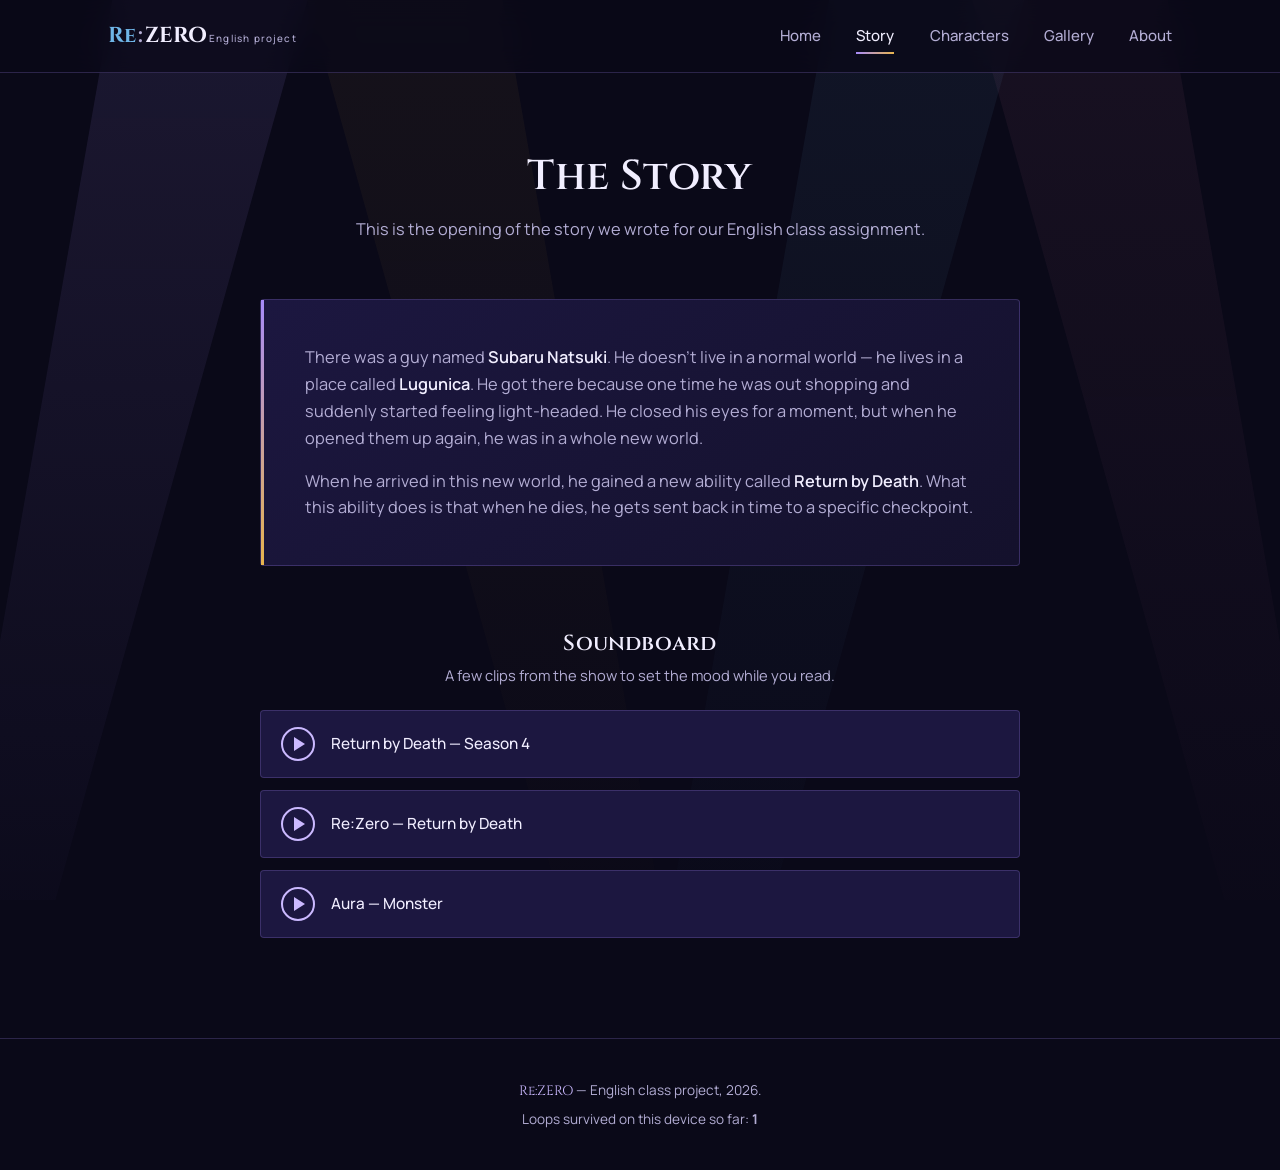
==== re-zero-english-project/templates/story.html @ 85f6cc26 "Add files via upload" ====
<!DOCTYPE html>
<html lang="en">
<head>
  <meta charset="UTF-8" />
  <meta name="viewport" content="width=device-width, initial-scale=1.0" />
  <title>The Story | Re:Zero English Project</title>
  <link rel="stylesheet" href="../static/css/style.css" />
</head>
<body>

  <div class="bg-shafts" aria-hidden="true">
    <span></span><span></span><span></span><span></span>
  </div>

  <header class="navbar">
    <div class="container">
      <a href="../index.html" class="brand">
        <span class="re">Re</span><span class="colon">:</span><span class="zero">ZERO</span>
        <span class="tag">English project</span>
      </a>
      <nav class="nav-links">
        <a href="../index.html">Home</a>
        <a href="story.html">Story</a>
        <a href="characters.html">Characters</a>
        <a href="gallery.html">Gallery</a>
        <a href="about.html">About</a>
      </nav>
      <button class="nav-toggle" aria-label="Toggle menu" aria-expanded="false">
        <span></span><span></span><span></span>
      </button>
    </div>
  </header>

  <main>
    <section class="section" style="padding-top:150px;">
      <div class="container">
        <div class="section-head reveal">
          <h2>The Story</h2>
          <p>This is the opening of the story we wrote for our English class assignment.</p>
        </div>

        <div class="synopsis reveal" style="max-width:760px;margin-left:auto;margin-right:auto;">
          <p>There was a guy named <strong>Subaru Natsuki</strong>. He doesn't live in a normal world — he lives in a place called <strong>Lugunica</strong>. He got there because one time he was out shopping and suddenly started feeling light-headed. He closed his eyes for a moment, but when he opened them up again, he was in a whole new world.</p>
          <p>When he arrived in this new world, he gained a new ability called <strong>Return by Death</strong>. What this ability does is that when he dies, he gets sent back in time to a specific checkpoint.</p>
        </div>

        <div class="soundboard-head reveal" style="max-width:760px;margin-left:auto;margin-right:auto;">
          <h3>Soundboard</h3>
          <p>A few clips from the show to set the mood while you read.</p>
        </div>

        <div class="soundboard reveal" style="max-width:760px;margin-left:auto;margin-right:auto;">
          <button class="sound-btn" data-audio="../static/audio/return-by-death-season-4.mp3">
            <span class="sound-icon" aria-hidden="true"></span>
            <span class="sound-label">Return by Death — Season 4</span>
          </button>
          <button class="sound-btn" data-audio="../static/audio/re-zero-return-by-death.mp3">
            <span class="sound-icon" aria-hidden="true"></span>
            <span class="sound-label">Re:Zero — Return by Death</span>
          </button>
          <button class="sound-btn" data-audio="../static/audio/aura-monster.mp3">
            <span class="sound-icon" aria-hidden="true"></span>
            <span class="sound-label">Aura — Monster</span>
          </button>
        </div>
      </div>
    </section>
  </main>

  <footer>
    <div class="container">
      <p><span class="brand-mini">Re:ZERO</span> — English class project, 2026.</p>
      <p style="margin-top:6px;">Loops survived on this device so far: <strong data-loop-counter>1</strong></p>
    </div>
  </footer>

  <script src="../static/js/script.js"></script>
</body>
</html>
---- re-zero-english-project/static/css/style.css ----
/* =========================================================
   RE:ZERO — Starting Life in a Different World
   English Class Project — Stylesheet
   ========================================================= */

@import url('https://fonts.googleapis.com/css2?family=Cinzel:wght@500;600;700&family=Manrope:wght@400;500;600;700&display=swap');

:root {
  /* --- Palette: inspired by Lugnica's night sky & the witch's cult colors --- */
  --void: #0a0918;
  --deep: #14112c;
  --panel: #1c1740;
  --panel-light: #241d52;
  --border-soft: rgba(167, 139, 250, 0.22);

  --violet: #a78bfa;      /* Emilia's eyes / spirit magic */
  --violet-soft: #cbb9ff;
  --frost: #f1eeff;        /* icy off-white for body text */
  --frost-dim: #b3add4;    /* muted lavender-grey */
  --gold: #e8b44e;         /* checkpoint / Return by Death glow */
  --rem-blue: #6fb6e8;     /* Rem */
  --ram-pink: #e885b0;     /* Ram */
  --puck-grey: #cfd6e6;    /* Puck */
  --beako-gold: #e0b23e;   /* Beatrice */

  --font-display: 'Cinzel', serif;
  --font-body: 'Manrope', sans-serif;

  --container: 1120px;
  --radius: 4px;
}

/* --- Reset --- */
* { box-sizing: border-box; margin: 0; padding: 0; }

html { scroll-behavior: smooth; }

body {
  background: var(--void);
  color: var(--frost);
  font-family: var(--font-body);
  line-height: 1.65;
  overflow-x: hidden;
}

img { max-width: 100%; display: block; }

a { color: inherit; text-decoration: none; }

ul { list-style: none; }

h1, h2, h3, h4 {
  font-family: var(--font-display);
  font-weight: 600;
  line-height: 1.25;
  letter-spacing: 0.01em;
}

.container {
  max-width: var(--container);
  margin: 0 auto;
  padding: 0 28px;
}

::selection { background: var(--violet); color: var(--void); }

/* Respect reduced motion */
@media (prefers-reduced-motion: reduce) {
  * { animation-duration: 0.001ms !important; animation-iteration-count: 1 !important; transition-duration: 0.001ms !important; scroll-behavior: auto !important; }
}

/* =========================================================
   Ambient background: layered triangular light-shafts
   (the recurring visual motif borrowed from the show's key art)
   ========================================================= */
.bg-shafts {
  position: fixed;
  inset: 0;
  z-index: 0;
  overflow: hidden;
  pointer-events: none;
}
.bg-shafts span {
  position: absolute;
  top: -10%;
  width: 32vw;
  height: 130vh;
  background: linear-gradient(180deg, rgba(167,139,250,0.10), rgba(167,139,250,0));
  clip-path: polygon(50% 0%, 100% 0%, 20% 100%, 0% 100%);
}
.bg-shafts span:nth-child(1) { left: -6%;  background: linear-gradient(180deg, rgba(167,139,250,0.12), transparent); }
.bg-shafts span:nth-child(2) { left: 22%;  background: linear-gradient(180deg, rgba(232,180,78,0.06), transparent); transform: scaleX(-1); }
.bg-shafts span:nth-child(3) { left: 50%;  background: linear-gradient(180deg, rgba(111,182,232,0.08), transparent); }
.bg-shafts span:nth-child(4) { left: 74%;  background: linear-gradient(180deg, rgba(232,133,176,0.07), transparent); transform: scaleX(-1); }

/* =========================================================
   Navbar
   ========================================================= */
.navbar {
  position: fixed;
  top: 0; left: 0; right: 0;
  z-index: 100;
  backdrop-filter: blur(14px);
  -webkit-backdrop-filter: blur(14px);
  background: rgba(10, 9, 24, 0.72);
  border-bottom: 1px solid var(--border-soft);
}
.navbar .container {
  display: flex;
  align-items: center;
  justify-content: space-between;
  height: 72px;
}
.brand {
  font-family: var(--font-display);
  font-size: 1.35rem;
  font-weight: 700;
  display: flex;
  align-items: baseline;
  gap: 2px;
}
.brand .re { color: var(--rem-blue); }
.brand .colon { color: var(--frost-dim); }
.brand .zero { color: var(--frost); }
.brand .tag {
  display: block;
  font-family: var(--font-body);
  font-size: 0.62rem;
  font-weight: 500;
  color: var(--frost-dim);
  letter-spacing: 0.12em;
  margin-top: 2px;
}
.nav-links {
  display: flex;
  gap: 2.2rem;
  font-size: 0.94rem;
  font-weight: 500;
}
.nav-links a {
  position: relative;
  color: var(--frost-dim);
  padding: 6px 0;
  transition: color 0.25s ease;
}
.nav-links a::after {
  content: '';
  position: absolute;
  left: 0; bottom: 0;
  width: 0; height: 2px;
  background: linear-gradient(90deg, var(--violet), var(--gold));
  transition: width 0.3s ease;
}
.nav-links a:hover,
.nav-links a.active { color: var(--frost); }
.nav-links a:hover::after,
.nav-links a.active::after { width: 100%; }

.nav-toggle {
  display: none;
  flex-direction: column;
  gap: 5px;
  background: none;
  border: none;
  cursor: pointer;
  z-index: 110;
}
.nav-toggle span {
  width: 24px; height: 2px;
  background: var(--frost);
  transition: transform 0.3s ease, opacity 0.3s ease;
}

/* =========================================================
   Hero
   ========================================================= */
.hero {
  position: relative;
  min-height: 100vh;
  display: flex;
  align-items: center;
  justify-content: center;
  text-align: center;
  padding: 140px 24px 90px;
  overflow: hidden;
}
#starfield {
  position: absolute;
  inset: 0;
  z-index: 0;
}
.hero-content { position: relative; z-index: 2; max-width: 760px; }

.eyebrow-gem {
  display: inline-flex;
  align-items: center;
  gap: 10px;
  color: var(--gold);
  font-size: 0.82rem;
  font-weight: 600;
  letter-spacing: 0.08em;
  margin-bottom: 22px;
  opacity: 0;
  animation: fadeUp 0.9s ease forwards 0.1s;
}
.eyebrow-gem .gem {
  width: 9px; height: 9px;
  background: var(--gold);
  transform: rotate(45deg);
  box-shadow: 0 0 10px var(--gold);
}

.hero h1 {
  font-size: clamp(2.6rem, 6vw, 4.6rem);
  color: var(--frost);
  opacity: 0;
  animation: fadeUp 0.9s ease forwards 0.3s;
}
.hero h1 .accent { color: var(--violet); text-shadow: 0 0 28px rgba(167,139,250,0.55); }

.hero .sub {
  margin-top: 18px;
  font-size: 1.15rem;
  color: var(--frost-dim);
  font-weight: 400;
  opacity: 0;
  animation: fadeUp 0.9s ease forwards 0.5s;
}

.hero-actions {
  margin-top: 40px;
  display: flex;
  gap: 18px;
  justify-content: center;
  flex-wrap: wrap;
  opacity: 0;
  animation: fadeUp 0.9s ease forwards 0.7s;
}

.btn {
  display: inline-block;
  padding: 14px 30px;
  font-family: var(--font-body);
  font-weight: 600;
  font-size: 0.95rem;
  border-radius: var(--radius);
  transition: transform 0.25s ease, box-shadow 0.25s ease, background 0.25s ease;
  cursor: pointer;
  border: 1px solid transparent;
}
.btn-primary {
  background: linear-gradient(120deg, var(--violet), #7f6ae0);
  color: var(--void);
}
.btn-primary:hover { transform: translateY(-3px); box-shadow: 0 10px 26px rgba(167,139,250,0.35); }
.btn-ghost {
  border-color: var(--border-soft);
  color: var(--frost);
}
.btn-ghost:hover { border-color: var(--violet); background: rgba(167,139,250,0.08); transform: translateY(-3px); }

.scroll-cue {
  position: absolute;
  bottom: 34px; left: 50%;
  transform: translateX(-50%);
  width: 20px; height: 32px;
  border: 2px solid var(--border-soft);
  border-radius: 20px;
  z-index: 2;
}
.scroll-cue::before {
  content: '';
  position: absolute;
  top: 6px; left: 50%;
  width: 4px; height: 4px;
  margin-left: -2px;
  background: var(--violet);
  border-radius: 50%;
  animation: scrollDot 1.8s ease infinite;
}

@keyframes fadeUp {
  from { opacity: 0; transform: translateY(18px); }
  to { opacity: 1; transform: translateY(0); }
}
@keyframes scrollDot {
  0% { top: 6px; opacity: 1; }
  70% { top: 18px; opacity: 0; }
  100% { top: 18px; opacity: 0; }
}

/* =========================================================
   Sections (shared)
   ========================================================= */
.section {
  position: relative;
  z-index: 1;
  padding: 100px 0;
}
.section-head {
  max-width: 620px;
  margin: 0 auto 56px;
  text-align: center;
}
.section-head h2 {
  font-size: clamp(1.9rem, 4vw, 2.6rem);
  color: var(--frost);
}
.section-head p {
  margin-top: 14px;
  color: var(--frost-dim);
  font-size: 1.02rem;
}
.reveal {
  opacity: 0;
  transform: translateY(28px);
  transition: opacity 0.8s ease, transform 0.8s ease;
}
.reveal.is-visible { opacity: 1; transform: translateY(0); }

/* --- Intro / synopsis panel --- */
.synopsis {
  background: linear-gradient(145deg, var(--panel), var(--deep));
  border: 1px solid var(--border-soft);
  border-radius: var(--radius);
  padding: 44px;
  position: relative;
}
.synopsis::before {
  content: '';
  position: absolute;
  top: 0; left: 0;
  width: 3px; height: 100%;
  background: linear-gradient(180deg, var(--violet), var(--gold));
}
.synopsis p { color: var(--frost-dim); margin-bottom: 16px; font-size: 1.02rem; }
.synopsis p:last-child { margin-bottom: 0; }
.synopsis strong { color: var(--frost); font-weight: 600; }

/* --- Fact strip --- */
.fact-strip {
  display: grid;
  grid-template-columns: repeat(4, 1fr);
  gap: 1px;
  background: var(--border-soft);
  border: 1px solid var(--border-soft);
  border-radius: var(--radius);
  overflow: hidden;
  margin-top: 60px;
}
.fact {
  background: var(--deep);
  padding: 28px 20px;
  text-align: center;
}
.fact .value {
  font-family: var(--font-display);
  font-size: 1.6rem;
  color: var(--violet-soft);
}
.fact .label {
  margin-top: 6px;
  font-size: 0.82rem;
  color: var(--frost-dim);
}

/* --- Explore cards --- */
.explore-grid {
  display: grid;
  grid-template-columns: repeat(3, 1fr);
  gap: 24px;
}
.explore-card {
  background: var(--panel);
  border: 1px solid var(--border-soft);
  padding: 34px 28px;
  clip-path: polygon(0 0, 100% 0, 100% 92%, 92% 100%, 0 100%);
  transition: transform 0.3s ease, border-color 0.3s ease, background 0.3s ease;
}
.explore-card:hover {
  transform: translateY(-6px);
  border-color: var(--violet);
  background: var(--panel-light);
}
.explore-card .mark {
  width: 34px; height: 34px;
  border: 2px solid var(--gold);
  transform: rotate(45deg);
  margin-bottom: 22px;
}
.explore-card h3 { color: var(--frost); font-size: 1.2rem; margin-bottom: 10px; }
.explore-card p { color: var(--frost-dim); font-size: 0.95rem; margin-bottom: 18px; }
.explore-card .go { color: var(--violet-soft); font-weight: 600; font-size: 0.88rem; }

/* =========================================================
   Timeline (Return by Death checkpoints) — story.html
   ========================================================= */
.timeline {
  position: relative;
  max-width: 760px;
  margin: 0 auto;
  padding-left: 40px;
}
.timeline::before {
  content: '';
  position: absolute;
  left: 9px; top: 6px; bottom: 6px;
  width: 2px;
  background: linear-gradient(180deg, var(--gold), var(--violet), var(--rem-blue));
  opacity: 0.55;
}
.checkpoint {
  position: relative;
  padding-bottom: 54px;
}
.checkpoint:last-child { padding-bottom: 0; }
.checkpoint .node {
  position: absolute;
  left: -40px; top: 4px;
  width: 20px; height: 20px;
  background: var(--void);
  border: 2px solid var(--gold);
  transform: rotate(45deg);
  box-shadow: 0 0 0 4px rgba(232,180,78,0.12);
}
.checkpoint .node::after {
  content: '';
  position: absolute;
  inset: 4px;
  background: var(--gold);
  animation: pulseGem 2.6s ease-in-out infinite;
}
.checkpoint .loop-tag {
  font-size: 0.78rem;
  letter-spacing: 0.06em;
  color: var(--gold);
  font-weight: 600;
  margin-bottom: 6px;
}
.checkpoint h3 { color: var(--frost); font-size: 1.28rem; margin-bottom: 10px; }
.checkpoint p { color: var(--frost-dim); }

@keyframes pulseGem {
  0%, 100% { opacity: 0.5; }
  50% { opacity: 1; }
}

/* =========================================================
   Characters
   ========================================================= */
.char-grid {
  display: grid;
  grid-template-columns: repeat(auto-fit, minmax(240px, 1fr));
  gap: 26px;
}
.char-card {
  perspective: 1200px;
  height: 380px;
}
.char-card-inner {
  position: relative;
  width: 100%; height: 100%;
  transition: transform 0.7s cubic-bezier(0.4, 0.2, 0.2, 1);
  transform-style: preserve-3d;
}
.char-card:hover .char-card-inner,
.char-card:focus-within .char-card-inner { transform: rotateY(180deg); }

.char-face {
  position: absolute; inset: 0;
  backface-visibility: hidden;
  border-radius: var(--radius);
  border: 1px solid var(--border-soft);
  display: flex;
  flex-direction: column;
}
.char-front {
  background: var(--panel);
  align-items: center;
  justify-content: center;
  padding: 24px;
  border-top: 3px solid var(--c-color, var(--violet));
}
.char-portrait {
  width: 108px; height: 108px;
  border-radius: 50%;
  background: radial-gradient(circle at 35% 30%, var(--c-color, var(--violet)), transparent 70%), var(--deep);
  border: 2px solid var(--c-color, var(--violet));
  display: flex; align-items: center; justify-content: center;
  font-family: var(--font-display);
  font-size: 2rem;
  color: var(--frost);
  margin-bottom: 18px;
}
.char-front h3 { color: var(--frost); font-size: 1.1rem; }
.char-front .role { color: var(--frost-dim); font-size: 0.85rem; margin-top: 4px; }
.char-front .flip-hint { margin-top: auto; font-size: 0.75rem; color: var(--frost-dim); opacity: 0.7; }

.char-back {
  background: var(--panel-light);
  transform: rotateY(180deg);
  padding: 26px;
  justify-content: center;
  border-top: 3px solid var(--c-color, var(--violet));
}
.char-back h4 { color: var(--c-color, var(--violet-soft)); font-size: 0.95rem; margin-bottom: 10px; }
.char-back p { color: var(--frost-dim); font-size: 0.9rem; }

/* =========================================================
   Gallery placeholders
   ========================================================= */
.notice-box {
  background: rgba(232, 180, 78, 0.08);
  border: 1px solid rgba(232, 180, 78, 0.35);
  border-radius: var(--radius);
  padding: 20px 24px;
  color: var(--frost-dim);
  font-size: 0.92rem;
  margin-bottom: 50px;
}
.notice-box strong { color: var(--gold); }
.notice-box code {
  background: rgba(0,0,0,0.3);
  padding: 2px 6px;
  border-radius: 3px;
  color: var(--violet-soft);
  font-size: 0.86rem;
}

.gallery-grid {
  display: grid;
  grid-template-columns: repeat(3, 1fr);
  gap: 20px;
}
.gallery-slot {
  position: relative;
  aspect-ratio: 4/3;
  border-radius: var(--radius);
  overflow: hidden;
  background: rgba(255,255,255,0.02);
}
.gallery-slot .gallery-img {
  position: absolute;
  inset: 0;
  width: 100%;
  height: 100%;
  object-fit: cover;
  transition: transform 0.5s ease;
}
.gallery-slot:hover .gallery-img { transform: scale(1.06); }
.gallery-slot .gallery-fallback {
  position: absolute;
  inset: 0;
  border: 1.5px dashed var(--border-soft);
  border-radius: var(--radius);
  display: none;
  flex-direction: column;
  align-items: center;
  justify-content: center;
  gap: 8px;
  text-align: center;
  padding: 16px;
  color: var(--frost-dim);
  transition: border-color 0.3s ease, background 0.3s ease;
}
.gallery-slot.img-missing .gallery-fallback { display: flex; }
.gallery-slot.img-missing:hover .gallery-fallback { border-color: var(--violet); background: rgba(167,139,250,0.05); }
.gallery-slot .icon {
  width: 30px; height: 30px;
  border: 2px solid var(--frost-dim);
  border-radius: 50%;
  position: relative;
}
.gallery-slot .icon::after {
  content: '';
  position: absolute;
  left: 50%; top: 50%;
  width: 14px; height: 2px;
  background: var(--frost-dim);
  transform: translate(-50%, -50%) rotate(45deg);
}
.gallery-slot .filename { font-size: 0.78rem; color: var(--violet-soft); }
.gallery-slot .caption { font-size: 0.82rem; }

/* =========================================================
   About / sources page
   ========================================================= */
.about-grid {
  display: grid;
  grid-template-columns: 1.1fr 0.9fr;
  gap: 50px;
  align-items: start;
}
.source-list li {
  padding: 16px 0;
  border-bottom: 1px solid var(--border-soft);
  display: flex;
  justify-content: space-between;
  gap: 16px;
  color: var(--frost-dim);
  font-size: 0.94rem;
}
.source-list li:last-child { border-bottom: none; }
.source-list a { color: var(--violet-soft); }
.source-list a:hover { text-decoration: underline; }

.info-card {
  background: var(--panel);
  border: 1px solid var(--border-soft);
  border-radius: var(--radius);
  padding: 30px;
}
.info-card h3 { color: var(--frost); font-size: 1.1rem; margin-bottom: 14px; }
.info-card dl { display: grid; grid-template-columns: auto 1fr; gap: 10px 16px; font-size: 0.92rem; }
.info-card dt { color: var(--frost-dim); }
.info-card dd { color: var(--frost); font-weight: 500; }

/* =========================================================
   Footer
   ========================================================= */
footer {
  position: relative;
  z-index: 1;
  border-top: 1px solid var(--border-soft);
  padding: 40px 0;
  text-align: center;
  color: var(--frost-dim);
  font-size: 0.85rem;
}
footer .brand-mini { color: var(--violet-soft); font-family: var(--font-display); }

/* =========================================================
   Soundboard (story.html)
   ========================================================= */
.soundboard-head {
  margin-top: 64px;
  margin-bottom: 22px;
  text-align: center;
}
.soundboard-head h3 {
  font-size: 1.35rem;
  color: var(--frost);
}
.soundboard-head p {
  margin-top: 6px;
  color: var(--frost-dim);
  font-size: 0.92rem;
}
.soundboard {
  display: flex;
  flex-direction: column;
  gap: 12px;
}
.sound-btn {
  display: flex;
  align-items: center;
  gap: 16px;
  width: 100%;
  background: var(--panel);
  border: 1px solid var(--border-soft);
  border-radius: var(--radius);
  padding: 16px 20px;
  color: var(--frost);
  font-family: var(--font-body);
  font-size: 0.96rem;
  font-weight: 500;
  cursor: pointer;
  text-align: left;
  transition: border-color 0.25s ease, background 0.25s ease, transform 0.2s ease;
}
.sound-btn:hover {
  border-color: var(--violet);
  background: var(--panel-light);
  transform: translateX(4px);
}
.sound-btn.is-playing {
  border-color: var(--gold);
  background: rgba(232, 180, 78, 0.08);
}
.sound-icon {
  position: relative;
  width: 34px;
  height: 34px;
  flex-shrink: 0;
  border: 2px solid var(--violet-soft);
  border-radius: 50%;
  display: flex;
  align-items: center;
  justify-content: center;
  transition: border-color 0.25s ease;
}
.sound-icon::before {
  content: '';
  width: 0;
  height: 0;
  border-style: solid;
  border-width: 7px 0 7px 11px;
  border-color: transparent transparent transparent var(--violet-soft);
  margin-left: 2px;
}
.sound-btn.is-playing .sound-icon { border-color: var(--gold); }
.sound-btn.is-playing .sound-icon::before {
  border-width: 0;
  width: 3px;
  height: 14px;
  background: var(--gold);
  box-shadow: 6px 0 0 var(--gold);
  margin-left: -3px;
}

/* =========================================================
   Responsive
   ========================================================= */
@media (max-width: 860px) {
  .nav-links {
    position: fixed;
    top: 72px; right: 0;
    height: calc(100vh - 72px);
    width: 240px;
    background: var(--deep);
    flex-direction: column;
    padding: 30px;
    gap: 1.6rem;
    border-left: 1px solid var(--border-soft);
    transform: translateX(100%);
    transition: transform 0.35s ease;
  }
  .nav-links.open { transform: translateX(0); }
  .nav-toggle { display: flex; }
  .fact-strip { grid-template-columns: repeat(2, 1fr); }
  .explore-grid { grid-template-columns: 1fr; }
  .char-grid { grid-template-columns: repeat(2, 1fr); }
  .gallery-grid { grid-template-columns: repeat(2, 1fr); }
  .about-grid { grid-template-columns: 1fr; }
}
@media (max-width: 560px) {
  .fact-strip { grid-template-columns: repeat(2, 1fr); }
  .char-grid { grid-template-columns: 1fr; }
  .gallery-grid { grid-template-columns: 1fr; }
  .synopsis { padding: 28px 22px; }
}
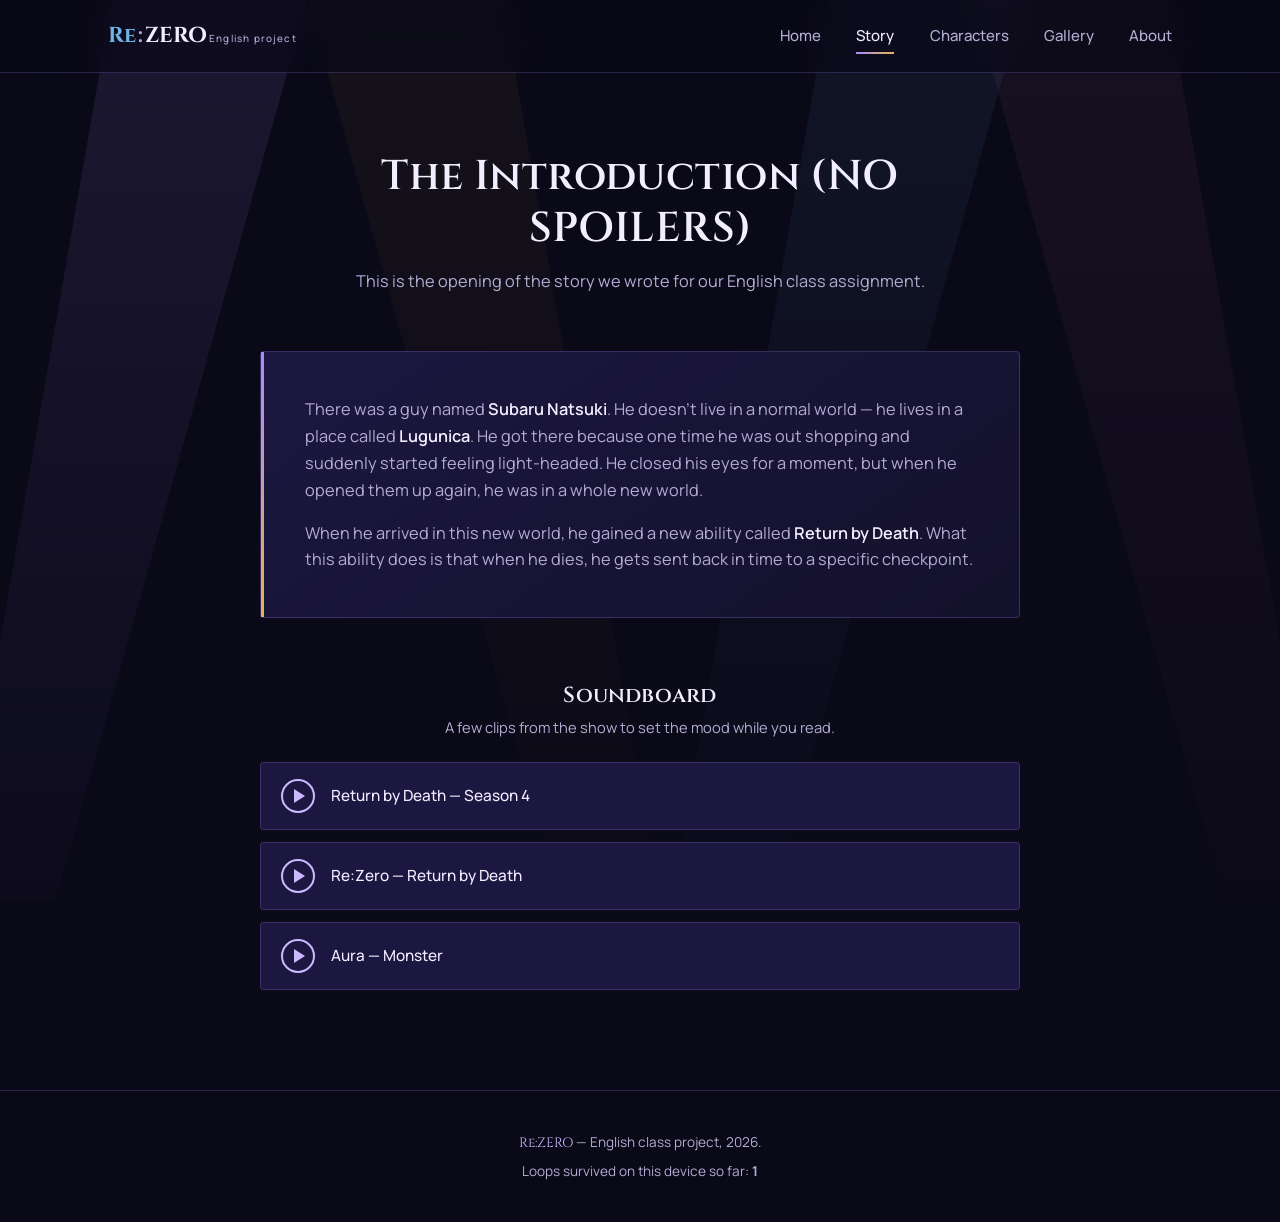
==== commit baeb88a5: "Add files via upload" ====
--- a/re-zero-english-project/templates/story.html
+++ b/re-zero-english-project/templates/story.html
@@ -35,7 +35,7 @@
     <section class="section" style="padding-top:150px;">
       <div class="container">
         <div class="section-head reveal">
-          <h2>The Story</h2>
+          <h2>The Introduction (NO SPOILERS)</h2>
           <p>This is the opening of the story we wrote for our English class assignment.</p>
         </div>
 
